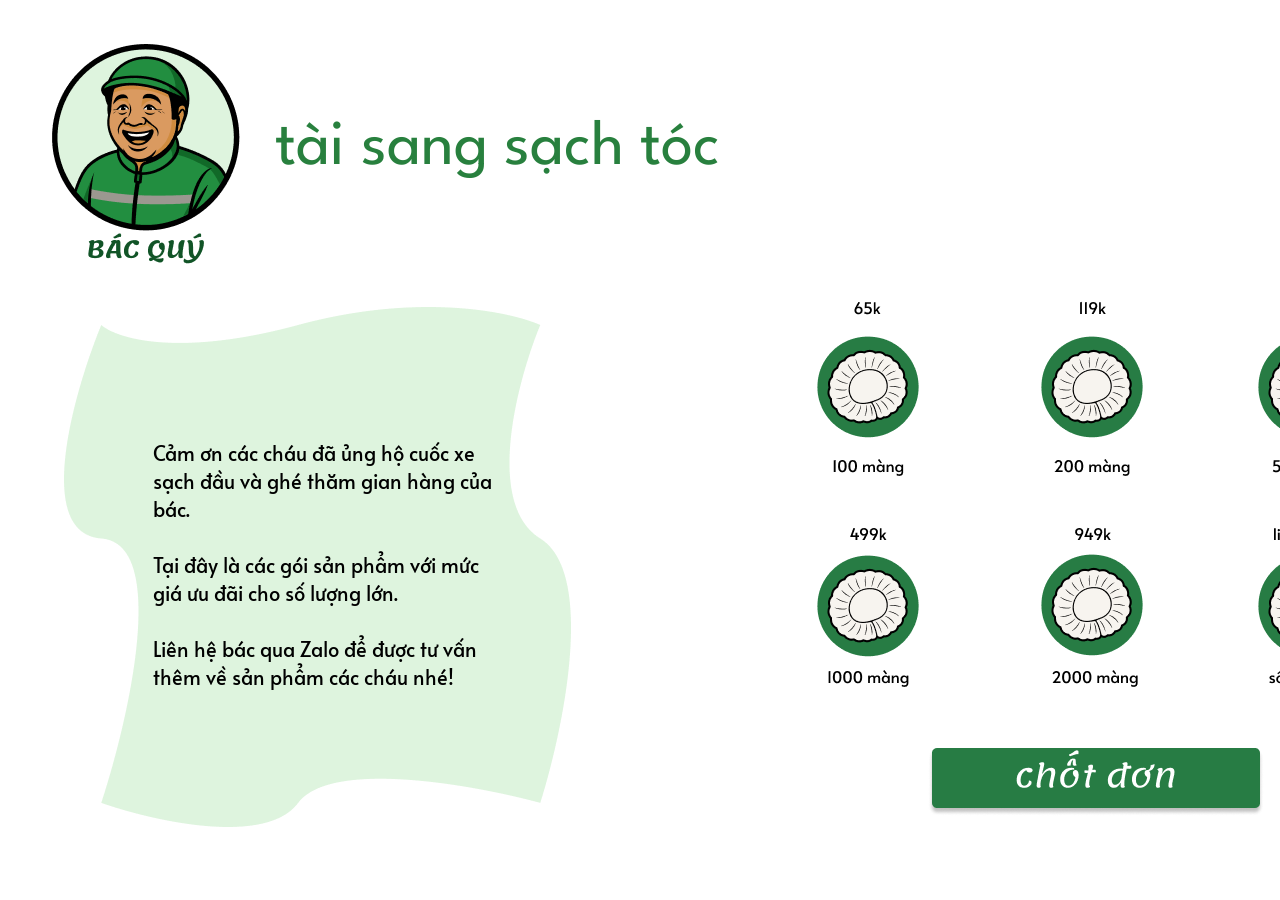
==== index.html @ 6a73a574 "Đổi tên file thành index.html" ====
<!DOCTYPE html>
<html lang="vi">
<head>
  <meta charset="UTF-8" />
  <title>
    BÁC QUÝ - tài sang sạch tóc
</title>
  <link rel="stylesheet" href="style.css" />
  <link href="https://fonts.googleapis.com/css2?family=Alata&family=League+Spartan:wght@400;700&display=swap" rel="stylesheet">
</head>
<body>
    <header>
        <img src="assets/logo_main.png" class="logo" alt="Bác Quý" />
        <h1 class="title">tài sang sạch tóc</h1>
      </header>

  <section class="message-box">
        <img src="assets/textbox_1.png" class="textbox">
    <h2>Cảm ơn các cháu đã ủng hộ cuốc xe<br/>
        sạch đầu và ghé thăm gian hàng của <br/> bác.
        <br/> <br/>
        Tại đây là các gói sản phẩm với mức<br/> giá ưu đãi cho số lượng lớn.<br/><br/>
        Liên hệ bác qua Zalo để được tư vấn<br/> thêm về sản phẩm các cháu nhé!</h2>
  </section>

  <section class="products">
    <div class="product">
        <button class="product" onclick="addToCart('p1')" onclick="countProduct(1)"> 
      <img src="assets/p1.png" class="p1" alt="100 màng" />
    </button>
    <!-- <span id="product-count">0</span> -->
    </div>
    <div class="product">
        <button class="product" onclick="addToCart(1)" onclick="countProduct(1)"> 
      <img src="assets/p2.png" class="p2" alt="200 màng" />
    </button>
      <!-- <span id="product-count">0</span> -->
    </div>
    <div class="product">
        <button class="product" onclick="addToCart(1)" onclick="countProduct(1)"> 
      <img src="assets/p3.png" class="p3" alt="500 màng" />
    </button>
      <!-- <span id="product-count">0</span> -->
    </div>
    <div class="product">
        <button class="product" onclick="addToCart(1)" onclick="countProduct(1)"> 
      <img src="assets/p4.png" class="p4" alt="1000 màng" />
    </button>
      <!-- <span id="product-count">0</span> -->
    </div>
    <div class="product">
        <button class="product" onclick="addToCart(1)" onclick="countProduct(1)"> 
      <img src="assets/p5.png" class="p5" alt="2000 màng" />
    </button>
      <!-- <span id="product-count">0</span> -->
    </div>
    <div class="product">
      <img src="assets/p6.png" class="p6" alt="Liên hệ Zalo" />
    </div>
  </section>

  <footer>
    <!-- <div>
        <button class="cart" onclick="goToCart()">
      <img src="assets/cart_button.png" alt="Giỏ hàng" />
    </button>
      <span id="product-count">0</span> 
    </div>-->
    <div>
      <a href="https://zalo.me/0987654321" target="_blank">
        <img src="assets/checkout_button.png" class="zalo" alt="Chốt đơn" />
      </a>
    </div>  
  </footer>

  <script src="script.js"></script>
</body>
</html>
---- style.css ----
.logo {
    position: absolute;
    top: 25px;
    left: 30px;
}
h1 {
    color: #28803E;
    font-family: 'League Spartan', sans-serif;
    font-size: 64px;
    font-weight: 400;
    font-style: normal;
    position: absolute;
    top: 76px;
    left: 275px;
}
.product {
    background: none;
    border: none;
    padding: 0;
    margin: 0;
    cursor: pointer;
  }
  .product img {
    display: block;
  }
  .cart {
    background: none;
    border: none;
    padding: 0;
    margin: 0;
    cursor: pointer;
  }
  .cart img {
    display: block;
  }
  .checkout {
    background: none;
    border: none;
    padding: 0;
    margin: 0;
    cursor: pointer;
  }
  .checkout img {
    display: block;
  }
  .textbox {
    position: absolute;
    top: 307px;
    left: 64px;
  }
  h2{
    color: #000000;
    font-family: 'Alata', sans-serif;
    font-size: 20px;
    font-weight: 200;
    font-style: normal;
    position: absolute;
    top: 422px;
    left: 153px;
  }
  .p1 {
    position: absolute;
    top: 296px;
    left: 810px;
  }
  .p2 {
    position: absolute;
    top: 296px;
    left: 1034px;
  }
  
  .p3 {
    position: absolute;
    top: 296px;
    left: 1251px;
  }

  .p4 {
    position: absolute;
    top: 522px;
    left: 810px;
  }
  .p5 {
    position: absolute;
    top: 522px;
    left: 1034px;
  }
  .p6 {
    position: absolute;
    top: 522px;
    left: 1251px;
  }  
  .cart {
    position: absolute;
    top: 763px;
    left: 886px;
  }
  .zalo {
    position: absolute;
    top: 744px;
    left: 928px;
  }
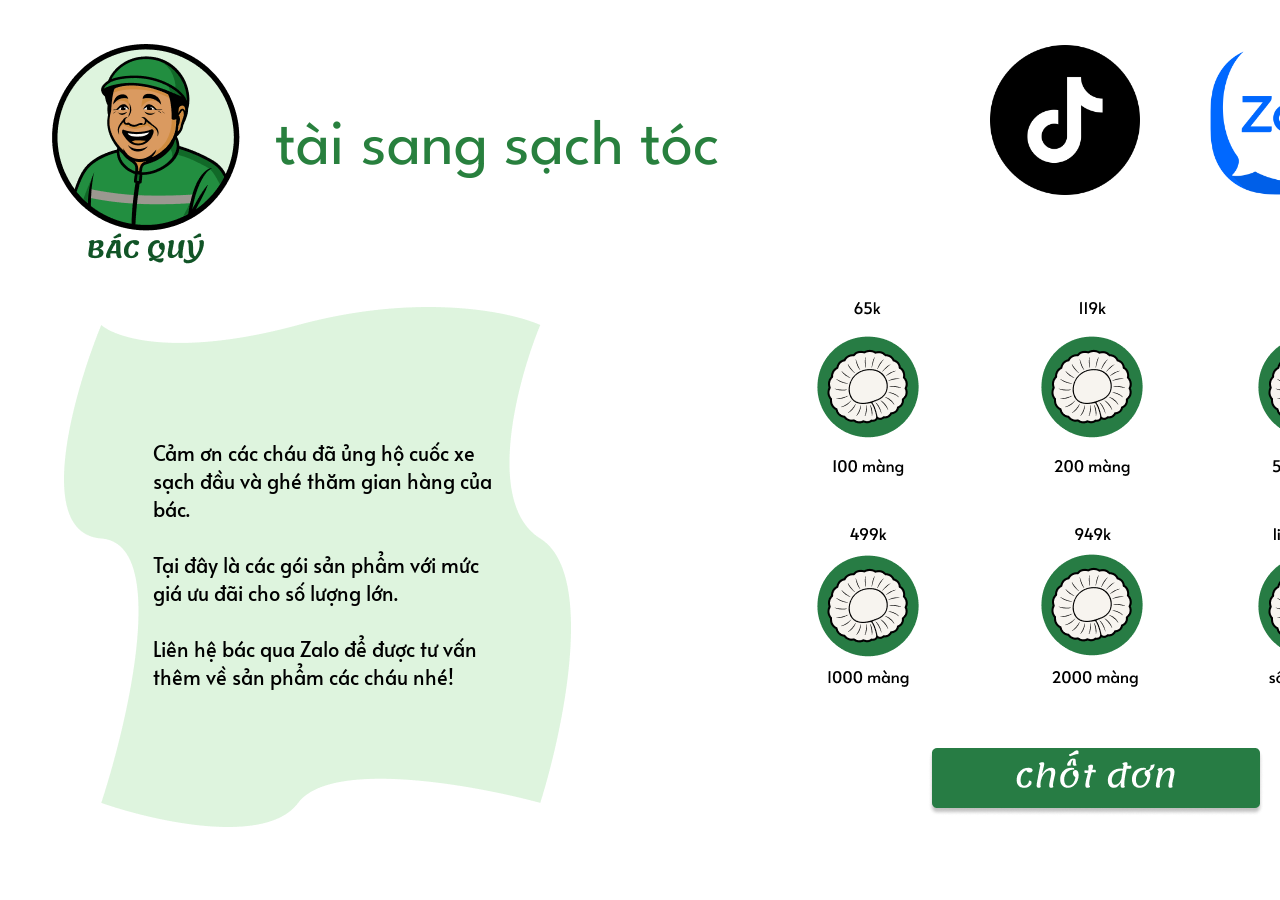
==== commit 9141214e: "Cập nhật nội dung" ====
--- a/index.html
+++ b/index.html
@@ -12,6 +12,16 @@
     <header>
         <img src="assets/logo_main.png" class="logo" alt="Bác Quý" />
         <h1 class="title">tài sang sạch tóc</h1>
+        <div>
+          <a href="https://zalo.me/0987654321" target="_blank">
+            <img src="assets/zalo.png" class="zalo" />
+          </a>
+        </div>  
+        <div>
+          <a href="https://www.tiktok.com/@mangboctocxeom" target="_blank">
+            <img src="assets/tiktok.png" class="tiktok" />
+          </a>
+        </div>  
       </header>
 
   <section class="message-box">
@@ -68,7 +78,7 @@
     </div>-->
     <div>
       <a href="https://zalo.me/0987654321" target="_blank">
-        <img src="assets/checkout_button.png" class="zalo" alt="Chốt đơn" />
+        <img src="assets/checkout_button.png" class="checkout" />
       </a>
     </div>  
   </footer>
--- a/style.css
+++ b/style.css
@@ -95,8 +95,93 @@
     top: 763px;
     left: 886px;
   }
-  .zalo {
+  .checkout {
     position: absolute;
     top: 744px;
     left: 928px;
   }
+
+  .tiktok {
+    position: absolute;
+    top: 45px;
+    left: 990px;
+    width: 150px;
+  }
+  .zalo {
+    position: absolute;
+    top: 45px;
+    left: 1210px;
+    width: 150px;
+  }
+
+  @media (max-width: 768px) {
+    body {
+      padding: 20px;
+    }
+  
+    .logo {
+      position: static;
+      display: block;
+      margin: 0 auto;
+      width: 120px;
+    }
+  
+    h1 {
+      position: static;
+      text-align: center;
+      font-size: 28px;
+      margin-top: 20px;
+    }
+  
+    .tiktok, .zalo {
+      position: static;
+      width: 100px;
+      margin: 10px;
+    }
+  
+    header {
+      text-align: center;
+      margin-bottom: 20px;
+    }
+  
+    .textbox {
+      position: static;
+      width: 100%;
+      max-width: 300px;
+      margin: 0 auto;
+      display: block;
+    }
+  
+    h2 {
+      position: static;
+      font-size: 16px;
+      margin-top: 20px;
+      text-align: center;
+    }
+  
+    .products {
+      display: flex;
+      flex-wrap: wrap;
+      justify-content: center;
+      gap: 16px;
+      margin-top: 20px;
+    }
+  
+    .product {
+      flex: 0 0 45%;
+      text-align: center;
+    }
+  
+    .product img {
+      width: 100%;
+      max-width: 140px;
+    }
+  
+    .checkout {
+      position: static;
+      display: block;
+      margin: 40px auto;
+      width: 200px;
+    }
+  }
+  
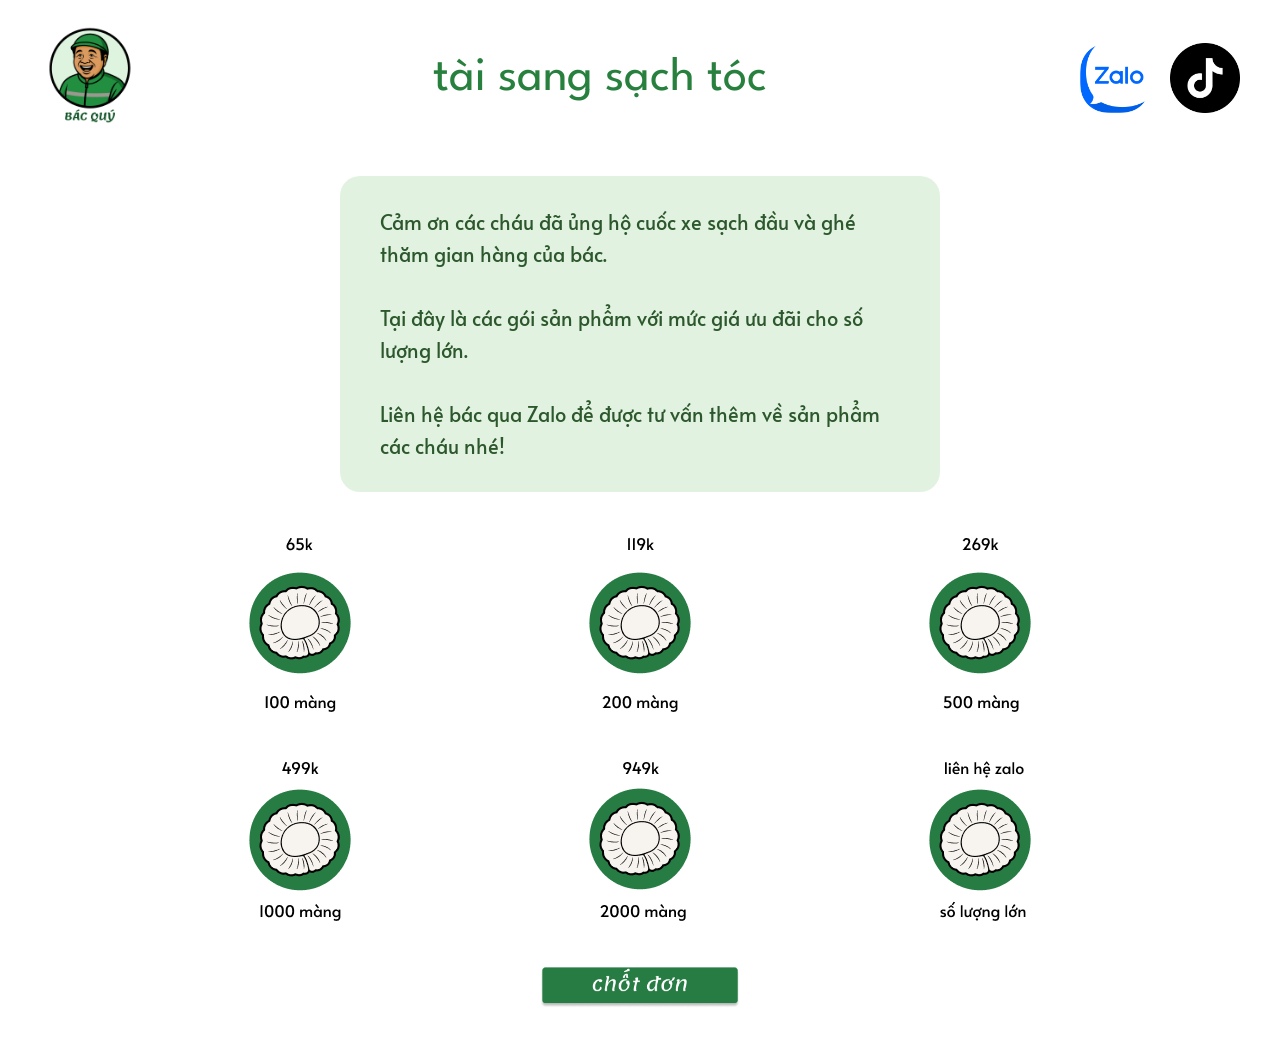
==== commit 777b5959: "Cập nhật nội dung" ====
--- a/index.html
+++ b/index.html
@@ -7,8 +7,10 @@
 </title>
   <link rel="stylesheet" href="style.css" />
   <link href="https://fonts.googleapis.com/css2?family=Alata&family=League+Spartan:wght@400;700&display=swap" rel="stylesheet">
+  <meta name="viewport" content="width=device-width, initial-scale=1.0">
 </head>
 <body>
+
     <header>
         <img src="assets/logo_main.png" class="logo" alt="Bác Quý" />
         <h1 class="title">tài sang sạch tóc</h1>
@@ -25,41 +27,39 @@
       </header>
 
   <section class="message-box">
-        <img src="assets/textbox_1.png" class="textbox">
-    <h2>Cảm ơn các cháu đã ủng hộ cuốc xe<br/>
-        sạch đầu và ghé thăm gian hàng của <br/> bác.
+    <h2>Cảm ơn các cháu đã ủng hộ cuốc xe sạch đầu và ghé thăm gian hàng của bác.
         <br/> <br/>
-        Tại đây là các gói sản phẩm với mức<br/> giá ưu đãi cho số lượng lớn.<br/><br/>
-        Liên hệ bác qua Zalo để được tư vấn<br/> thêm về sản phẩm các cháu nhé!</h2>
+        Tại đây là các gói sản phẩm với mức giá ưu đãi cho số lượng lớn.<br/><br/>
+        Liên hệ bác qua Zalo để được tư vấn thêm về sản phẩm các cháu nhé!</h2>
   </section>
 
   <section class="products">
     <div class="product">
-        <button class="product" onclick="addToCart('p1')" onclick="countProduct(1)"> 
+        <!-- <button class="product" onclick="addToCart('1')" onclick="countProduct(1)"> -->
       <img src="assets/p1.png" class="p1" alt="100 màng" />
     </button>
     <!-- <span id="product-count">0</span> -->
     </div>
     <div class="product">
-        <button class="product" onclick="addToCart(1)" onclick="countProduct(1)"> 
+        <!-- <button class="product" onclick="addToCart('1')" onclick="countProduct(1)"> --> 
       <img src="assets/p2.png" class="p2" alt="200 màng" />
     </button>
       <!-- <span id="product-count">0</span> -->
     </div>
     <div class="product">
-        <button class="product" onclick="addToCart(1)" onclick="countProduct(1)"> 
+        <!-- <button class="product" onclick="addToCart('1')" onclick="countProduct(1)"> -->
       <img src="assets/p3.png" class="p3" alt="500 màng" />
     </button>
       <!-- <span id="product-count">0</span> -->
     </div>
     <div class="product">
-        <button class="product" onclick="addToCart(1)" onclick="countProduct(1)"> 
+        <!-- <button class="product" onclick="addToCart('1')" onclick="countProduct(1)"> --> 
       <img src="assets/p4.png" class="p4" alt="1000 màng" />
     </button>
       <!-- <span id="product-count">0</span> -->
     </div>
     <div class="product">
-        <button class="product" onclick="addToCart(1)" onclick="countProduct(1)"> 
+        <!-- <button class="product" onclick="addToCart('1')" onclick="countProduct(1)"> -->
       <img src="assets/p5.png" class="p5" alt="2000 màng" />
     </button>
       <!-- <span id="product-count">0</span> -->
--- a/style.css
+++ b/style.css
@@ -1,187 +1,111 @@
+/* ===== RESET & BASE ===== */
+* {
+  box-sizing: border-box;
+  margin: 0;
+  padding: 0;
+}
+body {
+  font-family: 'Alata', sans-serif;
+  background-color: white;
+  color: #2d572c;
+}
+img {
+  max-width: 100%;
+  height: auto;
+  display: block;
+}
+
+/* ===== HEADER ===== */
+header {
+  display: flex;
+  flex-wrap: wrap;
+  align-items: center;
+  justify-content: space-between;
+  padding: 20px 40px;
+  position: relative;
+}
 .logo {
-    position: absolute;
-    top: 25px;
-    left: 30px;
+  width: 100px;
 }
 h1 {
-    color: #28803E;
-    font-family: 'League Spartan', sans-serif;
-    font-size: 64px;
-    font-weight: 400;
-    font-style: normal;
-    position: absolute;
-    top: 76px;
-    left: 275px;
+  font-family: 'League Spartan', sans-serif;
+  font-size: 48px;
+  font-weight: 400;
+  color: #28803E;
+  flex: 1;
+  text-align: center;
 }
+.zalo, .tiktok {
+  width: 70px;
+  margin-left: 20px;
+}
+
+/* ===== MESSAGE BOX ===== */
+.message-box {
+  background: #e1f3e0;
+  padding: 30px 40px;
+  margin: 20px auto;
+  border-radius: 20px;
+  max-width: 600px;
+  text-align: left;
+}
+.message-box h2 {
+  font-size: 20px;
+  font-weight: 400;
+  line-height: 1.6;
+}
+
+/* ===== PRODUCTS ===== */
+.products {
+  display: flex;
+  flex-wrap: wrap;
+  justify-content: center;
+  gap: 40px; /* khoảng cách giữa các sản phẩm */
+  margin: 40px auto;
+  max-width: 1000px;
+}
+
 .product {
-    background: none;
-    border: none;
-    padding: 0;
-    margin: 0;
-    cursor: pointer;
+  display: flex;
+  flex-direction: column;
+  align-items: center;
+  width: 30%; /* đảm bảo 3 sản phẩm mỗi hàng */
+  min-width: 200px;
+}
+
+/* ===== FOOTER ===== */
+footer {
+  display: flex;
+  justify-content: center;
+  align-items: center;
+  margin: 40px 0;
+}
+.checkout {
+  width: 200px;
+}
+
+/* ===== RESPONSIVE ===== */
+@media (max-width: 768px) {
+  .title {
+    font-size: 32px;
+    margin-top: 10px;
+  }
+  header {
+    flex-direction: column;
+    align-items: center;
+  }
+  .zalo, .tiktok {
+    width: 60px;
+    margin: 10px;
+  }
+  .message-box {
+    padding: 20px;
+    font-size: 16px;
   }
   .product img {
-    display: block;
-  }
-  .cart {
-    background: none;
-    border: none;
-    padding: 0;
-    margin: 0;
-    cursor: pointer;
-  }
-  .cart img {
-    display: block;
+    width: 100px;
   }
   .checkout {
-    background: none;
-    border: none;
-    padding: 0;
-    margin: 0;
-    cursor: pointer;
+    width: 180px;
   }
-  .checkout img {
-    display: block;
-  }
-  .textbox {
-    position: absolute;
-    top: 307px;
-    left: 64px;
-  }
-  h2{
-    color: #000000;
-    font-family: 'Alata', sans-serif;
-    font-size: 20px;
-    font-weight: 200;
-    font-style: normal;
-    position: absolute;
-    top: 422px;
-    left: 153px;
-  }
-  .p1 {
-    position: absolute;
-    top: 296px;
-    left: 810px;
-  }
-  .p2 {
-    position: absolute;
-    top: 296px;
-    left: 1034px;
-  }
-  
-  .p3 {
-    position: absolute;
-    top: 296px;
-    left: 1251px;
-  }
-
-  .p4 {
-    position: absolute;
-    top: 522px;
-    left: 810px;
-  }
-  .p5 {
-    position: absolute;
-    top: 522px;
-    left: 1034px;
-  }
-  .p6 {
-    position: absolute;
-    top: 522px;
-    left: 1251px;
-  }  
-  .cart {
-    position: absolute;
-    top: 763px;
-    left: 886px;
-  }
-  .checkout {
-    position: absolute;
-    top: 744px;
-    left: 928px;
-  }
-
-  .tiktok {
-    position: absolute;
-    top: 45px;
-    left: 990px;
-    width: 150px;
-  }
-  .zalo {
-    position: absolute;
-    top: 45px;
-    left: 1210px;
-    width: 150px;
-  }
-
-  @media (max-width: 768px) {
-    body {
-      padding: 20px;
-    }
-  
-    .logo {
-      position: static;
-      display: block;
-      margin: 0 auto;
-      width: 120px;
-    }
-  
-    h1 {
-      position: static;
-      text-align: center;
-      font-size: 28px;
-      margin-top: 20px;
-    }
-  
-    .tiktok, .zalo {
-      position: static;
-      width: 100px;
-      margin: 10px;
-    }
-  
-    header {
-      text-align: center;
-      margin-bottom: 20px;
-    }
-  
-    .textbox {
-      position: static;
-      width: 100%;
-      max-width: 300px;
-      margin: 0 auto;
-      display: block;
-    }
-  
-    h2 {
-      position: static;
-      font-size: 16px;
-      margin-top: 20px;
-      text-align: center;
-    }
-  
-    .products {
-      display: flex;
-      flex-wrap: wrap;
-      justify-content: center;
-      gap: 16px;
-      margin-top: 20px;
-    }
-  
-    .product {
-      flex: 0 0 45%;
-      text-align: center;
-    }
-  
-    .product img {
-      width: 100%;
-      max-width: 140px;
-    }
-  
-    .checkout {
-      position: static;
-      display: block;
-      margin: 40px auto;
-      width: 200px;
-    }
-  }
-  
+}
